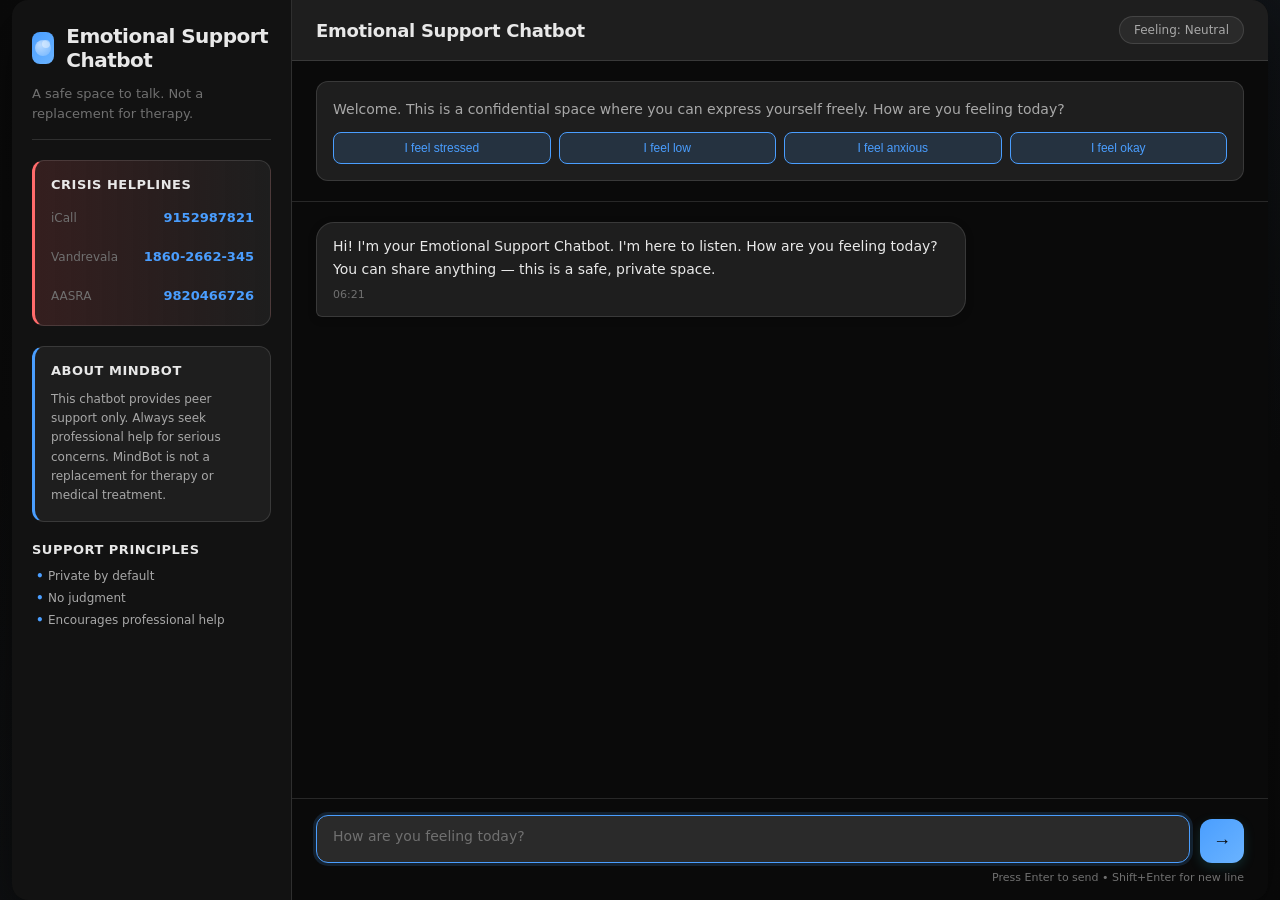
==== frontend/index.html @ c9e46ceb "Set up GitHub Pages deployment" ====
<!DOCTYPE html>
<html lang="en">
<head>
    <meta charset="UTF-8">
    <meta name="viewport" content="width=device-width, initial-scale=1.0">
    <title>Emotional Support Chatbot</title>
    <link rel="stylesheet" href="style.css">
</head>
<body>
    <div class="app-shell">
        <aside class="sidebar">
            <div class="sidebar-header">
                <div class="brand">
                    <div class="brand-icon"></div>
                    <h1 class="brand-title">Emotional Support Chatbot</h1>
                </div>
                <p class="brand-tagline">A safe space to talk. Not a replacement for therapy.</p>
            </div>

            <div class="sidebar-card crisis-card">
                <h3 class="card-title">Crisis Helplines</h3>
                <div class="helpline-item">
                    <span class="helpline-label">iCall</span>
                    <a href="tel:9152987821" class="helpline-number">9152987821</a>
                </div>
                <div class="helpline-item">
                    <span class="helpline-label">Vandrevala</span>
                    <a href="tel:1860-2662-345" class="helpline-number">1860-2662-345</a>
                </div>
                <div class="helpline-item">
                    <span class="helpline-label">AASRA</span>
                    <a href="tel:9820466726" class="helpline-number">9820466726</a>
                </div>
            </div>

            <div class="sidebar-card disclaimer-card">
                <h3 class="card-title">About MindBot</h3>
                <p class="card-text">This chatbot provides peer support only. Always seek professional help for serious concerns. MindBot is not a replacement for therapy or medical treatment.</p>
            </div>

            <div class="sidebar-principles">
                <h3 class="card-title">Support Principles</h3>
                <ul class="principles-list">
                    <li>Private by default</li>
                    <li>No judgment</li>
                    <li>Encourages professional help</li>
                </ul>
            </div>
        </aside>

        <main class="chat-area">
            <header class="chat-header">
                <h2 class="header-title">Emotional Support Chatbot</h2>
                <div class="emotion-badge" id="emotionBadge">Feeling: Neutral</div>
            </header>

            <section class="chat-intro">
                <div class="intro-card">
                    <p class="intro-text">Welcome. This is a confidential space where you can express yourself freely. How are you feeling today?</p>
                    <div class="quick-actions">
                        <button class="quick-action-btn" data-action="I feel stressed">I feel stressed</button>
                        <button class="quick-action-btn" data-action="I feel low">I feel low</button>
                        <button class="quick-action-btn" data-action="I feel anxious">I feel anxious</button>
                        <button class="quick-action-btn" data-action="I feel okay">I feel okay</button>
                    </div>
                </div>
            </section>

            <section class="chat-messages" id="chatMessages"></section>

            <form class="chat-input-area" id="chatForm">
                <div class="input-wrapper">
                    <textarea 
                        id="userInput" 
                        class="message-input" 
                        placeholder="How are you feeling today?"
                        rows="1"
                    ></textarea>
                    <button 
                        type="submit" 
                        class="send-button" 
                        id="sendBtn"
                        aria-label="Send message"
                    >
                        <span class="send-icon">→</span>
                    </button>
                </div>
                <p class="input-hint">Press Enter to send • Shift+Enter for new line</p>
            </form>
        </main>
    </div>

    <script src="script.js"></script>
</body>
</html>
---- frontend/style.css ----
* {
    margin: 0;
    padding: 0;
    box-sizing: border-box;
}

:root {
    --bg-main: #0a0a0a;
    --bg-elevated: #121212;
    --panel: #1e1e1e;
    --panel-soft: #2a2a2a;
    --border: rgba(255,255,255,0.12);
    --text-main: #e8e8e8;
    --text-soft: #a8a8a8;
    --text-muted: #707070;
    --accent: #4a9eff;
    --accent-hover: #6ab3ff;
    --accent-soft: rgba(74,158,255,0.15);
    --success: #4ade80;
    --warning: #fbbf24;
    --danger: #ff6b6b;
    --danger-soft: rgba(255,107,107,0.15);
    --shadow: 0 20px 60px rgba(0,0,0,0.5);
}

@media (prefers-reduced-motion: reduce) {
    * {
        animation-duration: 0.01ms !important;
        animation-iteration-count: 1 !important;
        transition-duration: 0.01ms !important;
    }
}

html, body {
    height: 100%;
    width: 100%;
}

body {
    font-family: system-ui, -apple-system, "Segoe UI", Roboto, sans-serif;
    background: linear-gradient(135deg, #0a0a0a 0%, #0f0f0f 50%, #0a0a0a 100%);
    color: var(--text-main);
    display: flex;
    align-items: center;
    justify-content: center;
    padding: 12px;
    background-attachment: fixed;
}

body::before {
    content: '';
    position: fixed;
    top: -50%;
    right: -50%;
    width: 100%;
    height: 100%;
    background: radial-gradient(circle, rgba(74,158,255,0.04) 0%, transparent 70%);
    pointer-events: none;
    z-index: -1;
}

body::after {
    content: '';
    position: fixed;
    bottom: -50%;
    left: -50%;
    width: 100%;
    height: 100%;
    background: radial-gradient(circle, rgba(74,158,255,0.02) 0%, transparent 70%);
    pointer-events: none;
    z-index: -1;
}

.app-shell {
    display: flex;
    height: 100vh;
    max-width: 1400px;
    width: 100%;
    gap: 0;
    border-radius: 16px;
    overflow: hidden;
    box-shadow: var(--shadow);
    background: var(--bg-main);
}

.sidebar {
    width: 280px;
    background: var(--bg-elevated);
    border-right: 1px solid var(--border);
    display: flex;
    flex-direction: column;
    overflow-y: auto;
    padding: 24px 20px;
    gap: 20px;
}

.sidebar-header {
    display: flex;
    flex-direction: column;
    gap: 12px;
    padding-bottom: 16px;
    border-bottom: 1px solid var(--border);
}

.brand {
    display: flex;
    align-items: center;
    gap: 12px;
}

.brand-icon {
    width: 32px;
    height: 32px;
    border-radius: 8px;
    background: linear-gradient(135deg, var(--accent) 0%, var(--accent-hover) 100%);
    position: relative;
    display: flex;
    align-items: center;
    justify-content: center;
}

.brand-icon::before {
    content: '';
    width: 16px;
    height: 16px;
    background: radial-gradient(circle at 30% 30%, rgba(255,255,255,0.6), rgba(255,255,255,0.1));
    border-radius: 50%;
    position: absolute;
}

.brand-icon::after {
    content: '';
    width: 8px;
    height: 8px;
    background: rgba(255,255,255,0.4);
    border-radius: 50%;
    position: absolute;
    top: 8px;
    right: 4px;
}

.brand-title {
    font-size: 20px;
    font-weight: 600;
    letter-spacing: -0.5px;
    color: var(--text-main);
}

.brand-tagline {
    font-size: 13px;
    color: var(--text-muted);
    line-height: 1.5;
}

.sidebar-card {
    background: var(--panel);
    border: 1px solid var(--border);
    border-radius: 12px;
    padding: 16px;
    display: flex;
    flex-direction: column;
    gap: 12px;
}

.crisis-card {
    border-left: 3px solid var(--danger);
    background: linear-gradient(to right, var(--danger-soft), var(--panel));
}

.card-title {
    font-size: 13px;
    font-weight: 600;
    color: var(--text-main);
    text-transform: uppercase;
    letter-spacing: 0.5px;
}

.helpline-item {
    display: flex;
    justify-content: space-between;
    align-items: center;
    gap: 8px;
    padding: 6px 0;
}

.helpline-label {
    font-size: 12px;
    color: var(--text-muted);
    font-weight: 500;
}

.helpline-number {
    font-size: 13px;
    color: var(--accent);
    text-decoration: none;
    font-weight: 600;
    transition: color 0.2s;
}

.helpline-number:hover {
    color: var(--accent-hover);
}

.disclaimer-card {
    border-left: 3px solid var(--accent);
}

.card-text {
    font-size: 12px;
    color: var(--text-soft);
    line-height: 1.6;
}

.sidebar-principles {
    display: flex;
    flex-direction: column;
    gap: 12px;
}

.principles-list {
    list-style: none;
    display: flex;
    flex-direction: column;
    gap: 8px;
    padding-left: 0;
}

.principles-list li {
    font-size: 12px;
    color: var(--text-soft);
    padding-left: 16px;
    position: relative;
}

.principles-list li::before {
    content: '•';
    position: absolute;
    left: 4px;
    color: var(--accent);
    font-weight: bold;
}

.chat-area {
    flex: 1;
    display: flex;
    flex-direction: column;
    background: var(--bg-main);
    position: relative;
    overflow: hidden;
}

.chat-header {
    display: flex;
    justify-content: space-between;
    align-items: center;
    padding: 16px 24px;
    border-bottom: 1px solid var(--border);
    background: var(--panel);
    flex-shrink: 0;
}

.header-title {
    font-size: 18px;
    font-weight: 600;
    color: var(--text-main);
    letter-spacing: -0.3px;
}

.emotion-badge {
    background: var(--panel-soft);
    border: 1px solid var(--border);
    color: var(--text-soft);
    padding: 6px 14px;
    border-radius: 20px;
    font-size: 12px;
    font-weight: 500;
    transition: all 0.3s ease;
}

.emotion-badge.positive {
    background: rgba(40,199,111,0.15);
    color: var(--success);
    border-color: rgba(40,199,111,0.3);
}

.emotion-badge.neutral {
    background: var(--panel-soft);
    color: var(--text-soft);
    border-color: var(--border);
}

.emotion-badge.negative {
    background: rgba(248,113,113,0.15);
    color: var(--danger);
    border-color: rgba(248,113,113,0.3);
}

.emotion-badge.distressed {
    background: rgba(248,113,113,0.2);
    color: #FF6B6B;
    border-color: rgba(248,113,113,0.4);
}

.chat-intro {
    padding: 20px 24px;
    background: var(--bg-main);
    border-bottom: 1px solid var(--border);
    flex-shrink: 0;
}

.intro-card {
    background: var(--panel);
    border: 1px solid var(--border);
    border-radius: 12px;
    padding: 16px;
    display: flex;
    flex-direction: column;
    gap: 12px;
}

.intro-text {
    font-size: 14px;
    color: var(--text-soft);
    line-height: 1.6;
}

.quick-actions {
    display: grid;
    grid-template-columns: repeat(auto-fit, minmax(120px, 1fr));
    gap: 8px;
}

.quick-action-btn {
    background: var(--accent-soft);
    border: 1px solid var(--accent);
    color: var(--accent);
    padding: 8px 12px;
    border-radius: 8px;
    font-size: 12px;
    font-weight: 500;
    cursor: pointer;
    transition: all 0.2s ease;
}

.quick-action-btn:hover {
    background: var(--accent);
    color: var(--bg-main);
}

.quick-action-btn:active {
    transform: scale(0.98);
}

.chat-messages {
    flex: 1;
    overflow-y: auto;
    padding: 20px 24px;
    display: flex;
    flex-direction: column;
    gap: 12px;
    scroll-behavior: smooth;
}

.chat-messages::-webkit-scrollbar {
    width: 6px;
}

.chat-messages::-webkit-scrollbar-track {
    background: transparent;
}

.chat-messages::-webkit-scrollbar-thumb {
    background: rgba(42,168,184,0.3);
    border-radius: 3px;
}

.chat-messages::-webkit-scrollbar-thumb:hover {
    background: rgba(42,168,184,0.5);
}

.message {
    display: flex;
    flex-direction: column;
    gap: 4px;
    animation: messageSlide 0.3s ease-out;
    max-width: 70%;
}

@keyframes messageSlide {
    from {
        opacity: 0;
        transform: translateY(8px);
    }
    to {
        opacity: 1;
        transform: translateY(0);
    }
}

.message.user-message {
    align-self: flex-end;
}

.message.bot-message {
    align-self: flex-start;
}

.user-message {
    background: linear-gradient(135deg, var(--accent) 0%, var(--accent-hover) 100%);
    color: #FFFFFF;
    padding: 12px 16px;
    border-radius: 18px 18px 6px 18px;
    word-wrap: break-word;
    box-shadow: 0 4px 12px rgba(42,168,184,0.2);
    font-size: 14px;
    line-height: 1.5;
}

.bot-message {
    background: var(--panel);
    border: 1px solid var(--border);
    color: var(--text-main);
    padding: 12px 16px;
    border-radius: 18px 18px 18px 6px;
    word-wrap: break-word;
    box-shadow: 0 2px 8px rgba(0,0,0,0.2);
    font-size: 14px;
    line-height: 1.6;
}

.crisis-message {
    background: linear-gradient(to right, var(--danger-soft), var(--panel));
    border-color: var(--danger);
    border-left: 3px solid var(--danger);
    box-shadow: 0 4px 12px rgba(248,113,113,0.15);
}

.message-timestamp {
    font-size: 11px;
    color: var(--text-muted);
    margin-top: 2px;
}

.user-message .message-timestamp {
    color: rgba(255,255,255,0.6);
    text-align: right;
}

.typing {
    display: flex;
    align-items: center;
    gap: 4px;
    padding: 12px 16px;
}

.typing-dot {
    width: 6px;
    height: 6px;
    border-radius: 50%;
    background: var(--text-soft);
    animation: typingBounce 1.4s infinite;
}

.typing-dot:nth-child(2) {
    animation-delay: 0.2s;
}

.typing-dot:nth-child(3) {
    animation-delay: 0.4s;
}

@keyframes typingBounce {
    0%, 60%, 100% {
        opacity: 0.4;
        transform: translateY(0);
    }
    30% {
        opacity: 1;
        transform: translateY(-8px);
    }
}

.chat-input-area {
    padding: 16px 24px;
    background: var(--bg-main);
    border-top: 1px solid var(--border);
    flex-shrink: 0;
}

.input-wrapper {
    display: flex;
    gap: 10px;
    align-items: flex-end;
}

.message-input {
    flex: 1;
    background: var(--panel);
    border: 1px solid var(--border);
    color: var(--text-main);
    padding: 12px 16px;
    border-radius: 12px;
    font-family: inherit;
    font-size: 14px;
    resize: none;
    max-height: 120px;
    min-height: 48px;
    transition: all 0.2s ease;
    outline: none;
}

.message-input::placeholder {
    color: var(--text-muted);
}

.message-input:focus {
    border-color: var(--accent);
    background: var(--panel-soft);
    box-shadow: 0 0 0 3px var(--accent-soft);
}

.send-button {
    background: linear-gradient(135deg, var(--accent) 0%, var(--accent-hover) 100%);
    border: none;
    color: var(--bg-main);
    width: 44px;
    height: 44px;
    border-radius: 12px;
    font-size: 18px;
    cursor: pointer;
    transition: all 0.2s ease;
    display: flex;
    align-items: center;
    justify-content: center;
    font-weight: 600;
    box-shadow: 0 4px 12px rgba(42,168,184,0.2);
    flex-shrink: 0;
}

.send-button:hover:not(:disabled) {
    transform: translateY(-2px);
    box-shadow: 0 6px 16px rgba(42,168,184,0.3);
}

.send-button:active:not(:disabled) {
    transform: translateY(0);
}

.send-button:disabled {
    opacity: 0.5;
    cursor: not-allowed;
}

.send-button.loading::after {
    content: '';
    display: inline-block;
    width: 16px;
    height: 16px;
    border: 2px solid rgba(11,18,32,0.3);
    border-top-color: var(--bg-main);
    border-radius: 50%;
    animation: spin 0.8s linear infinite;
    margin-left: 8px;
}

@keyframes spin {
    to {
        transform: rotate(360deg);
    }
}

.input-hint {
    font-size: 11px;
    color: var(--text-muted);
    margin-top: 8px;
    text-align: right;
}

@media (max-width: 900px) {
    .app-shell {
        flex-direction: column;
    }

    .sidebar {
        width: 100%;
        max-height: 200px;
        border-right: none;
        border-bottom: 1px solid var(--border);
        padding: 16px;
        gap: 12px;
    }

    .sidebar-header {
        padding-bottom: 12px;
    }

    .sidebar-card {
        padding: 12px;
    }

    .message {
        max-width: 85%;
    }

    .chat-intro {
        padding: 16px;
    }

    .intro-card {
        padding: 12px;
    }

    .quick-actions {
        grid-template-columns: repeat(2, 1fr);
        gap: 6px;
    }

    .quick-action-btn {
        font-size: 11px;
        padding: 6px 10px;
    }

    .input-hint {
        display: none;
    }
}

@media (max-width: 640px) {
    .app-shell {
        max-width: 100%;
        border-radius: 0;
        height: 100vh;
    }

    body {
        padding: 0;
        background: linear-gradient(135deg, #0a0a0a 0%, #0f0f0f 100%);
    }

    .sidebar {
        max-height: auto;
        padding: 12px;
        gap: 8px;
        border-bottom: 1px solid var(--border);
        overflow-x: auto;
    }

    .sidebar-header {
        gap: 8px;
        padding-bottom: 8px;
    }

    .brand {
        gap: 8px;
    }

    .brand-icon {
        width: 28px;
        height: 28px;
    }

    .brand-title {
        font-size: 16px;
        font-weight: 600;
    }

    .brand-tagline {
        font-size: 11px;
        color: var(--text-muted);
    }

    .sidebar-card {
        padding: 10px;
        gap: 8px;
    }

    .card-title {
        font-size: 12px;
    }

    .helpline-item {
        padding: 4px 0;
    }

    .helpline-label {
        font-size: 11px;
    }

    .helpline-number {
        font-size: 12px;
    }

    .sidebar-principles {
        display: none;
    }

    .chat-header {
        padding: 12px 16px;
        flex-wrap: wrap;
        gap: 8px;
    }

    .header-title {
        font-size: 16px;
        flex: 1;
        min-width: 150px;
    }

    .emotion-badge {
        font-size: 11px;
        padding: 4px 10px;
    }

    .chat-intro {
        padding: 12px;
    }

    .intro-card {
        padding: 12px;
        gap: 10px;
    }

    .intro-text {
        font-size: 13px;
    }

    .quick-actions {
        display: grid;
        grid-template-columns: 1fr;
        gap: 6px;
    }

    .quick-action-btn {
        font-size: 12px;
        padding: 10px;
    }

    .chat-messages {
        padding: 12px;
        gap: 10px;
    }

    .message {
        max-width: 88%;
    }

    .user-message {
        padding: 10px 14px;
        font-size: 13px;
        border-radius: 16px 16px 4px 16px;
    }

    .bot-message {
        padding: 10px 14px;
        font-size: 13px;
        border-radius: 16px 16px 16px 4px;
    }

    .message-timestamp {
        font-size: 10px;
        margin-top: 2px;
    }

    .typing {
        padding: 10px 14px;
    }

    .typing-dot {
        width: 5px;
        height: 5px;
    }

    .chat-input-area {
        padding: 10px;
    }

    .input-wrapper {
        gap: 6px;
    }

    .message-input {
        min-height: 40px;
        padding: 10px 12px;
        font-size: 16px;
        border-radius: 10px;
    }

    .send-button {
        width: 40px;
        height: 40px;
        font-size: 16px;
        border-radius: 10px;
    }

    .input-hint {
        display: none;
    }
}

@media (max-width: 480px) {
    .sidebar {
        max-height: 120px;
        gap: 6px;
        padding: 10px;
    }

    .sidebar-card {
        padding: 8px;
    }

    .brand-title {
        font-size: 14px;
    }

    .brand-icon {
        width: 24px;
        height: 24px;
    }

    .helpline-item {
        flex-direction: column;
        align-items: flex-start;
        padding: 3px 0;
    }

    .helpline-label {
        font-size: 10px;
    }

    .helpline-number {
        font-size: 11px;
    }

    .chat-header {
        padding: 10px 12px;
    }

    .header-title {
        font-size: 14px;
    }

    .chat-intro {
        padding: 10px;
        border-bottom: 1px solid var(--border);
    }

    .intro-card {
        padding: 10px;
    }

    .intro-text {
        font-size: 12px;
    }

    .quick-actions {
        gap: 5px;
    }

    .quick-action-btn {
        font-size: 11px;
        padding: 8px;
        border-radius: 6px;
    }

    .chat-messages {
        padding: 10px;
        gap: 8px;
    }

    .message {
        max-width: 90%;
    }

    .user-message {
        padding: 8px 12px;
        font-size: 12px;
    }

    .bot-message {
        padding: 8px 12px;
        font-size: 12px;
    }

    .message-timestamp {
        font-size: 9px;
    }

    .chat-input-area {
        padding: 8px;
    }

    .message-input {
        min-height: 38px;
        padding: 8px 10px;
        font-size: 15px;
    }

    .send-button {
        width: 38px;
        height: 38px;
        font-size: 16px;
    }

    .send-button.loading::after {
        width: 14px;
        height: 14px;
        border-width: 2px;
    }
}
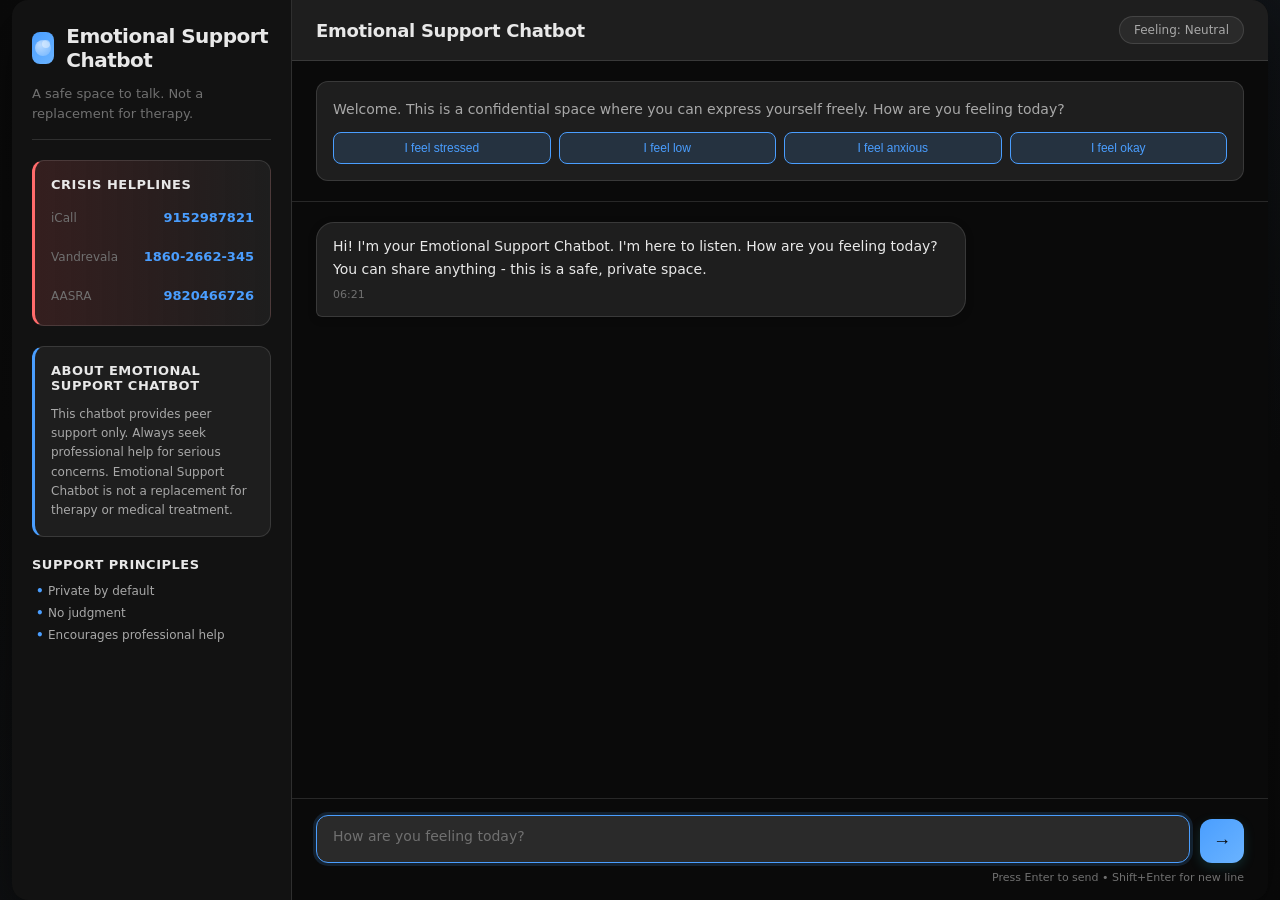
==== commit 9a49601f: "Rename: Change MindBot to Emotional Support Chatbot throughout project" ====
--- a/frontend/index.html
+++ b/frontend/index.html
@@ -34,8 +34,8 @@
             </div>
 
             <div class="sidebar-card disclaimer-card">
-                <h3 class="card-title">About MindBot</h3>
-                <p class="card-text">This chatbot provides peer support only. Always seek professional help for serious concerns. MindBot is not a replacement for therapy or medical treatment.</p>
+                <h3 class="card-title">About Emotional Support Chatbot</h3>
+                <p class="card-text">This chatbot provides peer support only. Always seek professional help for serious concerns. Emotional Support Chatbot is not a replacement for therapy or medical treatment.</p>
             </div>
 
             <div class="sidebar-principles">
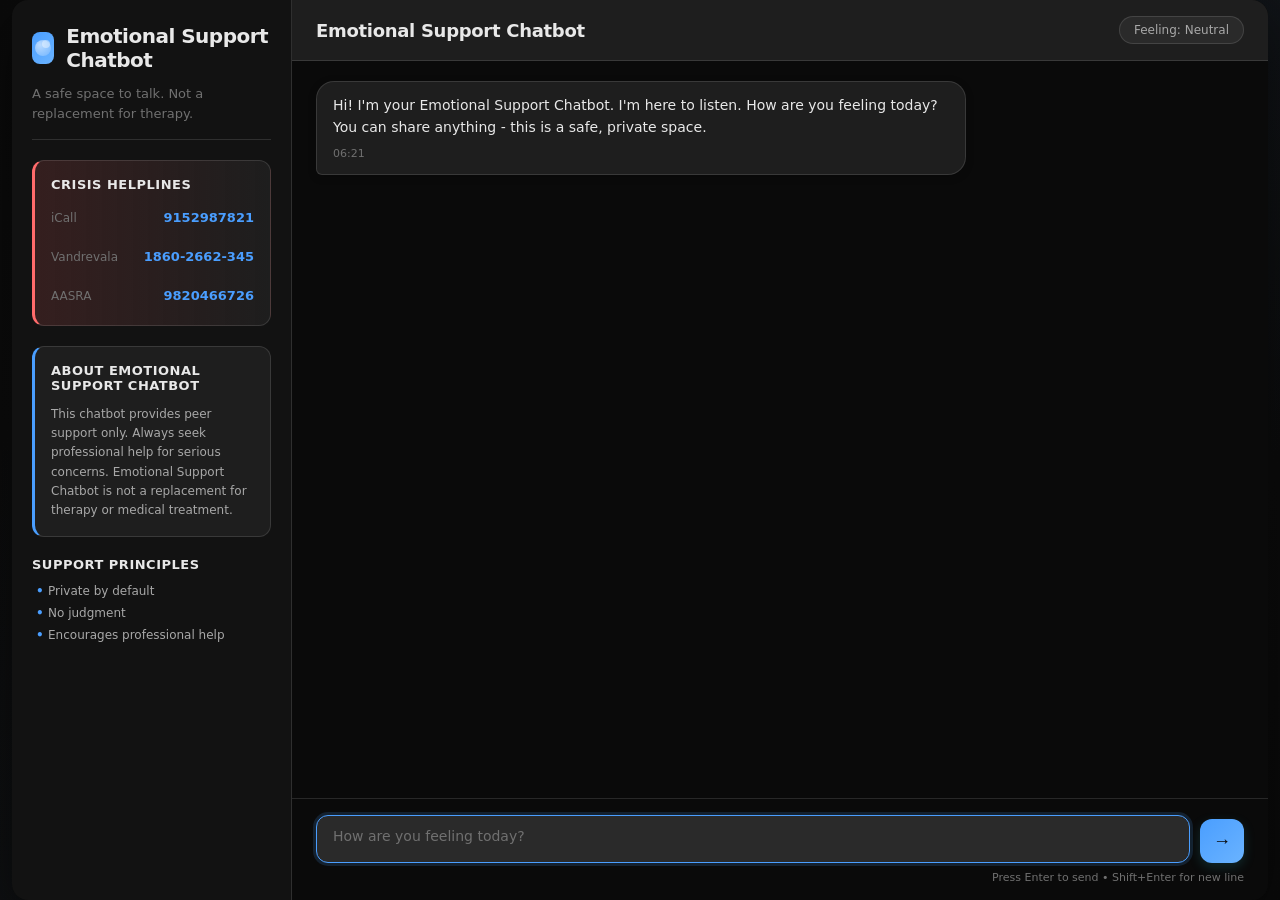
==== commit f40cfcfe: "Remove welcome intro text and quick-action buttons from frontend" ====
--- a/frontend/index.html
+++ b/frontend/index.html
@@ -54,17 +54,7 @@
                 <div class="emotion-badge" id="emotionBadge">Feeling: Neutral</div>
             </header>
 
-            <section class="chat-intro">
-                <div class="intro-card">
-                    <p class="intro-text">Welcome. This is a confidential space where you can express yourself freely. How are you feeling today?</p>
-                    <div class="quick-actions">
-                        <button class="quick-action-btn" data-action="I feel stressed">I feel stressed</button>
-                        <button class="quick-action-btn" data-action="I feel low">I feel low</button>
-                        <button class="quick-action-btn" data-action="I feel anxious">I feel anxious</button>
-                        <button class="quick-action-btn" data-action="I feel okay">I feel okay</button>
-                    </div>
-                </div>
-            </section>
+
 
             <section class="chat-messages" id="chatMessages"></section>
 
--- a/frontend/style.css
+++ b/frontend/style.css
@@ -302,55 +302,7 @@
     border-color: rgba(248,113,113,0.4);
 }
 
-.chat-intro {
-    padding: 20px 24px;
-    background: var(--bg-main);
-    border-bottom: 1px solid var(--border);
-    flex-shrink: 0;
-}
-
-.intro-card {
-    background: var(--panel);
-    border: 1px solid var(--border);
-    border-radius: 12px;
-    padding: 16px;
-    display: flex;
-    flex-direction: column;
-    gap: 12px;
-}
-
-.intro-text {
-    font-size: 14px;
-    color: var(--text-soft);
-    line-height: 1.6;
-}
-
-.quick-actions {
-    display: grid;
-    grid-template-columns: repeat(auto-fit, minmax(120px, 1fr));
-    gap: 8px;
-}
-
-.quick-action-btn {
-    background: var(--accent-soft);
-    border: 1px solid var(--accent);
-    color: var(--accent);
-    padding: 8px 12px;
-    border-radius: 8px;
-    font-size: 12px;
-    font-weight: 500;
-    cursor: pointer;
-    transition: all 0.2s ease;
-}
-
-.quick-action-btn:hover {
-    background: var(--accent);
-    color: var(--bg-main);
-}
-
-.quick-action-btn:active {
-    transform: scale(0.98);
-}
+
 
 .chat-messages {
     flex: 1;
@@ -603,24 +555,6 @@
         max-width: 85%;
     }
 
-    .chat-intro {
-        padding: 16px;
-    }
-
-    .intro-card {
-        padding: 12px;
-    }
-
-    .quick-actions {
-        grid-template-columns: repeat(2, 1fr);
-        gap: 6px;
-    }
-
-    .quick-action-btn {
-        font-size: 11px;
-        padding: 6px 10px;
-    }
-
     .input-hint {
         display: none;
     }
@@ -712,30 +646,6 @@
         padding: 4px 10px;
     }
 
-    .chat-intro {
-        padding: 12px;
-    }
-
-    .intro-card {
-        padding: 12px;
-        gap: 10px;
-    }
-
-    .intro-text {
-        font-size: 13px;
-    }
-
-    .quick-actions {
-        display: grid;
-        grid-template-columns: 1fr;
-        gap: 6px;
-    }
-
-    .quick-action-btn {
-        font-size: 12px;
-        padding: 10px;
-    }
-
     .chat-messages {
         padding: 12px;
         gap: 10px;
